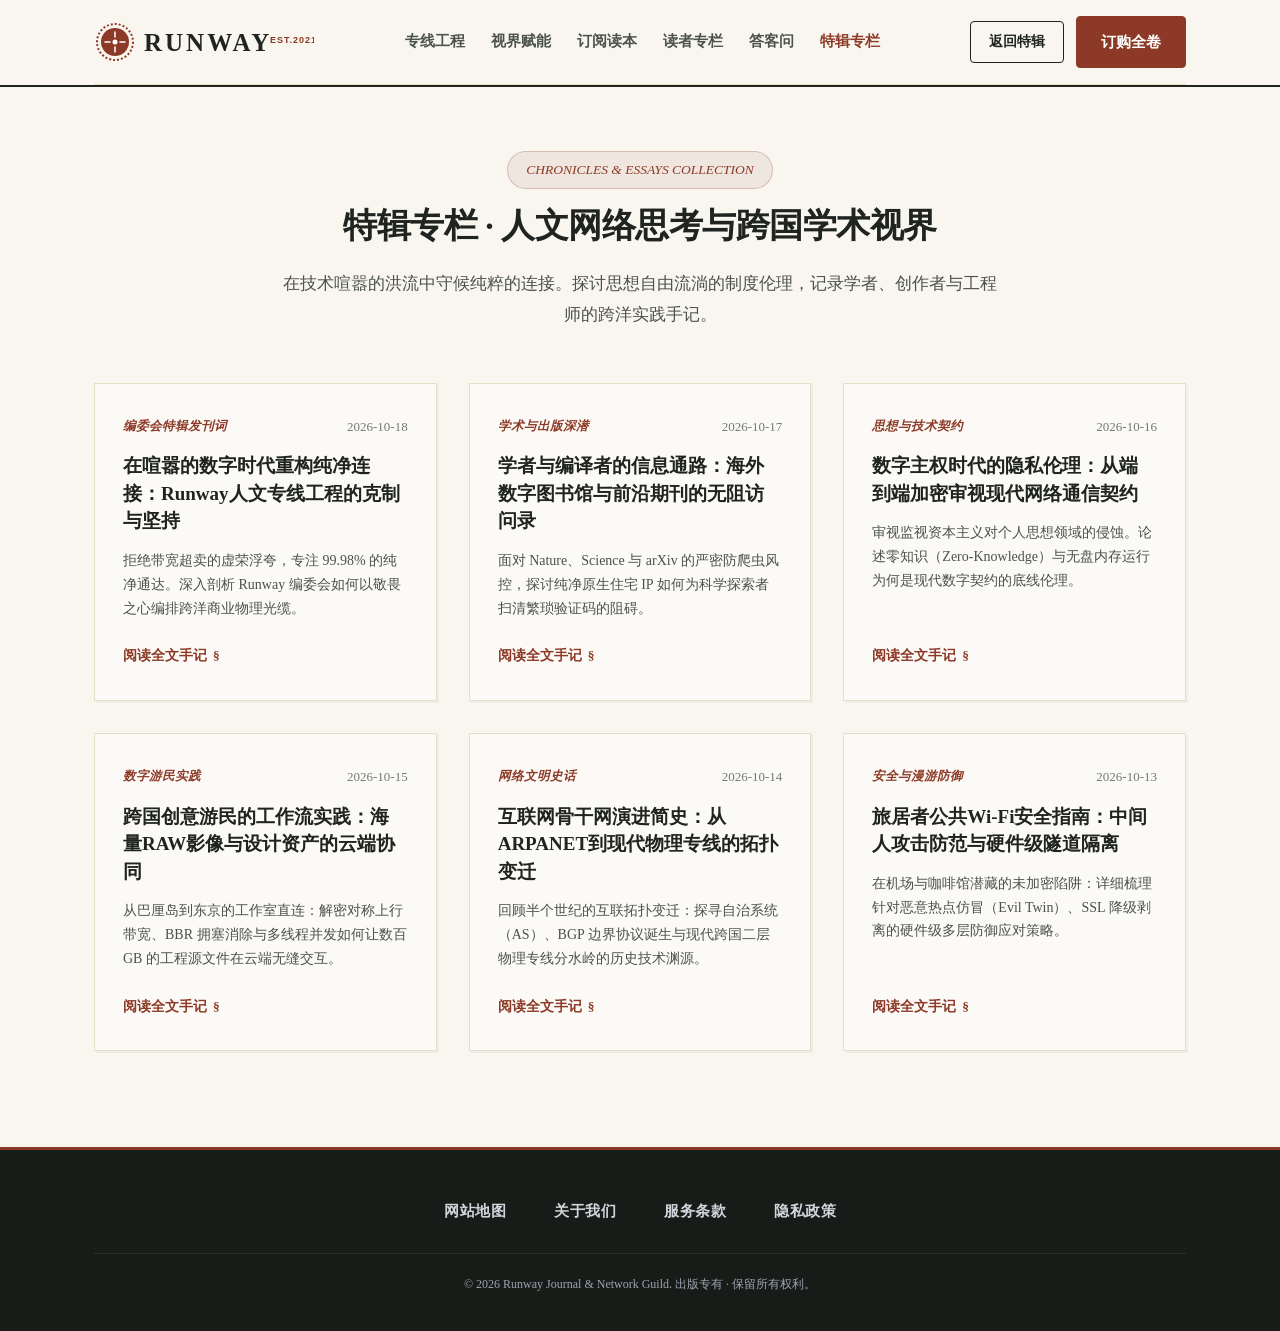
==== chronicles.html @ 7099aad9 "feat: complete responsive landing page, SEO articles and sitemaps for runwayvpn.sbs" ====
<!DOCTYPE html>
<html lang="zh-CN">
<head>
  <meta charset="UTF-8">
  <meta name="viewport" content="width=device-width, initial-scale=1.0">
  <title>特辑专栏 - Runway 人文网络加速深度文汇与学术视界</title>
  <meta name="description" content="Runway 杂志特辑专栏汇编：探讨跨国纯净物理连接哲学、海外学术数字图书馆无阻深潜、数字主权时代隐私伦理、创意游民大资产协同及全球互联网骨干拓扑变迁。">
  <meta name="keywords" content="特辑专栏, 人文网络加速, 学术资源通路, 隐私伦理, 创意游民网络, 骨干网拓扑, 梯子评测">
  <link rel="canonical" href="https://runwayvpn.sbs/chronicles.html">
  
  <meta property="og:type" content="website">
  <meta property="og:site_name" content="Runway">
  <meta property="og:title" content="特辑专栏 - Runway 人文网络加速深度文汇与学术视界">
  <meta property="og:description" content="用克制而深沉的笔触，记录全球数字空间的自由思想流转与纯净专线工程实践。">
  <meta property="og:url" content="https://runwayvpn.sbs/chronicles.html">
  <meta property="og:image" content="https://runwayvpn.sbs/og-preview.jpg">

  <meta name="twitter:card" content="summary_large_image">
  <meta name="twitter:title" content="特辑专栏 - Runway 人文网络加速深度文汇">
  <meta name="twitter:description" content="用克制而深沉的笔触，记录全球数字空间的自由思想流转与纯净专线工程实践。">

  <script type="application/ld+json">
  {
    "@context": "https://schema.org",
    "@type": "BreadcrumbList",
    "itemListElement": [
      {
        "@type": "ListItem",
        "position": 1,
        "name": "Runway 特辑主页",
        "item": "https://runwayvpn.sbs/"
      },
      {
        "@type": "ListItem",
        "position": 2,
        "name": "特辑专栏",
        "item": "https://runwayvpn.sbs/chronicles.html"
      }
    ]
  }
  </script>

  <link rel="stylesheet" href="style.css">
</head>
<body>

  <!-- 人文杂志报头 -->
  <header class="editorial-masthead">
    <div class="editorial-container">
      <div class="masthead-topbar">
        <a href="index.html" class="masthead-logo" aria-label="Runway 首页">
          <svg viewBox="0 0 220 42" fill="none" xmlns="http://www.w3.org/2000/svg">
            <circle cx="21" cy="21" r="18" stroke="#8C3A27" stroke-width="2" stroke-dasharray="2 2"/>
            <circle cx="21" cy="21" r="14" fill="#8C3A27"/>
            <path d="M21 11V16M21 26V31M11 21H16M26 21H31" stroke="#FFFFFF" stroke-width="1.5" stroke-linecap="round"/>
            <circle cx="21" cy="21" r="2.5" fill="#FFFFFF"/>
            <text x="50" y="30" font-family="Georgia, -apple-system, serif" font-size="25" font-weight="800" letter-spacing="3" fill="#1F2421">RUNWAY</text>
            <text x="176" y="22" font-family="-apple-system, sans-serif" font-size="9" font-weight="700" letter-spacing="1" fill="#8C3A27">EST.2021</text>
          </svg>
        </a>

        <!-- 桌面端杂志排版导航菜单 -->
        <nav class="editorial-nav" aria-label="特辑篇章导航">
          <a href="index.html#chapter-one">专线工程</a>
          <a href="index.html#chapter-two">视界赋能</a>
          <a href="index.html#editions">订阅读本</a>
          <a href="index.html#reviews">读者专栏</a>
          <a href="index.html#inquiries">答客问</a>
          <a href="chronicles.html" class="active" style="color: var(--terracotta);">特辑专栏</a>
        </nav>

        <div class="masthead-actions">
          <a href="index.html" class="edit-btn edit-btn-outline">返回特辑</a>
          <a href="https://ww012.twilightaff.com/#/?code=A56DH1Af" target="_blank" rel="nofollow" class="edit-btn edit-btn-terracotta">订购全卷</a>
        </div>

        <button class="editorial-menu-toggle" id="editorialMenuToggle" aria-label="切换导航菜单" aria-expanded="false">
          <span></span><span></span><span></span>
        </button>
      </div>

      <!-- 移动端篇章目录抽屉 -->
      <div class="editorial-mobile-panel" id="editorialMobilePanel">
        <ul class="editorial-mobile-links">
          <li><a href="index.html#chapter-one"><span>第一章：真正稳定的连接</span><small>§</small></a></li>
          <li><a href="index.html#chapter-two"><span>第二章：无界视界与智能计算</span><small>§</small></a></li>
          <li><a href="index.html#editions"><span>第三章：精选订阅读本方案</span><small>§</small></a></li>
          <li><a href="index.html#reviews"><span>第四章：真实读者体验专栏</span><small>§</small></a></li>
          <li><a href="index.html#inquiries"><span>第五章：读者来信与答客问</span><small>§</small></a></li>
          <li><a href="chronicles.html"><span>特辑专栏深度文汇</span><small>§</small></a></li>
        </ul>
        <div class="editorial-mobile-actions">
          <a href="index.html" class="edit-btn edit-btn-outline">返回特辑</a>
          <a href="https://ww012.twilightaff.com/#/?code=A56DH1Af" target="_blank" rel="nofollow" class="edit-btn edit-btn-terracotta">订购全卷服务</a>
        </div>
      </div>
    </div>
  </header>

  <!-- 专栏文汇主体 -->
  <main class="chronicles-hub-section">
    <div class="editorial-container">
      <div class="chronicles-header">
        <div class="edition-badge">CHRONICLES & ESSAYS COLLECTION</div>
        <h1 class="lead-headline" style="font-size: 34px;">特辑专栏 · 人文网络思考与跨国学术视界</h1>
        <p class="lead-subdeck" style="max-width: 720px; margin: 16px auto 0;">
          在技术喧嚣的洪流中守候纯粹的连接。探讨思想自由流淌的制度伦理，记录学者、创作者与工程师的跨洋实践手记。
        </p>
      </div>

      <div class="chronicles-grid">
        <!-- 文章 1: Runway 官方人文专线哲学 -->
        <article class="chronicle-card">
          <div class="chronicle-meta">
            <span class="chronicle-category">编委会特辑发刊词</span>
            <time datetime="2026-10-18">2026-10-18</time>
          </div>
          <h2 class="chronicle-title">
            <a href="runway-editorial-craft-network-philosophy.html">在喧嚣的数字时代重构纯净连接：Runway人文专线工程的克制与坚持</a>
          </h2>
          <p class="chronicle-snippet">
            拒绝带宽超卖的虚荣浮夸，专注 99.98% 的纯净通达。深入剖析 Runway 编委会如何以敬畏之心编排跨洋商业物理光缆。
          </p>
          <a href="runway-editorial-craft-network-philosophy.html" class="chronicle-read-link">
            阅读全文手记 <span>§</span>
          </a>
        </article>

        <!-- 文章 2: 学者与海外文献通路 -->
        <article class="chronicle-card">
          <div class="chronicle-meta">
            <span class="chronicle-category">学术与出版深潜</span>
            <time datetime="2026-10-17">2026-10-17</time>
          </div>
          <h2 class="chronicle-title">
            <a href="global-academic-scholar-research-access.html">学者与编译者的信息通路：海外数字图书馆与前沿期刊的无阻访问录</a>
          </h2>
          <p class="chronicle-snippet">
            面对 Nature、Science 与 arXiv 的严密防爬虫风控，探讨纯净原生住宅 IP 如何为科学探索者扫清繁琐验证码的阻碍。
          </p>
          <a href="global-academic-scholar-research-access.html" class="chronicle-read-link">
            阅读全文手记 <span>§</span>
          </a>
        </article>

        <!-- 文章 3: 数字主权与隐私伦理 -->
        <article class="chronicle-card">
          <div class="chronicle-meta">
            <span class="chronicle-category">思想与技术契约</span>
            <time datetime="2026-10-16">2026-10-16</time>
          </div>
          <h2 class="chronicle-title">
            <a href="digital-sovereignty-privacy-contract-ethics.html">数字主权时代的隐私伦理：从端到端加密审视现代网络通信契约</a>
          </h2>
          <p class="chronicle-snippet">
            审视监视资本主义对个人思想领域的侵蚀。论述零知识（Zero-Knowledge）与无盘内存运行为何是现代数字契约的底线伦理。
          </p>
          <a href="digital-sovereignty-privacy-contract-ethics.html" class="chronicle-read-link">
            阅读全文手记 <span>§</span>
          </a>
        </article>

        <!-- 文章 4: 创意游民海量资产 -->
        <article class="chronicle-card">
          <div class="chronicle-meta">
            <span class="chronicle-category">数字游民实践</span>
            <time datetime="2026-10-15">2026-10-15</time>
          </div>
          <h2 class="chronicle-title">
            <a href="creative-nomad-high-bandwidth-asset-pipeline.html">跨国创意游民的工作流实践：海量RAW影像与设计资产的云端协同</a>
          </h2>
          <p class="chronicle-snippet">
            从巴厘岛到东京的工作室直连：解密对称上行带宽、BBR 拥塞消除与多线程并发如何让数百 GB 的工程源文件在云端无缝交互。
          </p>
          <a href="creative-nomad-high-bandwidth-asset-pipeline.html" class="chronicle-read-link">
            阅读全文手记 <span>§</span>
          </a>
        </article>

        <!-- 文章 5: 骨干网演进简史 -->
        <article class="chronicle-card">
          <div class="chronicle-meta">
            <span class="chronicle-category">网络文明史话</span>
            <time datetime="2026-10-14">2026-10-14</time>
          </div>
          <h2 class="chronicle-title">
            <a href="internet-backbone-routing-border-evolution.html">互联网骨干网演进简史：从ARPANET到现代物理专线的拓扑变迁</a>
          </h2>
          <p class="chronicle-snippet">
            回顾半个世纪的互联拓扑变迁：探寻自治系统（AS）、BGP 边界协议诞生与现代跨国二层物理专线分水岭的历史技术渊源。
          </p>
          <a href="internet-backbone-routing-border-evolution.html" class="chronicle-read-link">
            阅读全文手记 <span>§</span>
          </a>
        </article>

        <!-- 文章 6: 公共 Wi-Fi 旅居安全 -->
        <article class="chronicle-card">
          <div class="chronicle-meta">
            <span class="chronicle-category">安全与漫游防御</span>
            <time datetime="2026-10-13">2026-10-13</time>
          </div>
          <h2 class="chronicle-title">
            <a href="public-network-wireless-safety-precautions.html">旅居者公共Wi-Fi安全指南：中间人攻击防范与硬件级隧道隔离</a>
          </h2>
          <p class="chronicle-snippet">
            在机场与咖啡馆潜藏的未加密陷阱：详细梳理针对恶意热点仿冒（Evil Twin）、SSL 降级剥离的硬件级多层防御应对策略。
          </p>
          <a href="public-network-wireless-safety-precautions.html" class="chronicle-read-link">
            阅读全文手记 <span>§</span>
          </a>
        </article>
      </div>
    </div>
  </main>

  <!-- 页脚仅保留 4 个独立页面 -->
  <footer class="editorial-colophon">
    <div class="editorial-container">
      <nav class="colophon-index-nav">
        <a href="sitemap.html">网站地图</a>
        <a href="about.html">关于我们</a>
        <a href="terms.html">服务条款</a>
        <a href="privacy.html">隐私政策</a>
      </nav>
      <div class="colophon-imprint">
        &copy; 2026 Runway Journal & Network Guild. 出版专有 · 保留所有权利。
      </div>
    </div>
  </footer>

  <!-- 移动端导航交互逻辑 -->
  <script>
    document.addEventListener('DOMContentLoaded', function() {
      var toggle = document.getElementById('editorialMenuToggle');
      var panel = document.getElementById('editorialMobilePanel');
      if (toggle && panel) {
        toggle.addEventListener('click', function(e) {
          e.stopPropagation();
          var isOpen = panel.classList.contains('is-open');
          toggle.classList.toggle('active', !isOpen);
          panel.classList.toggle('is-open', !isOpen);
          toggle.setAttribute('aria-expanded', !isOpen);
        });
        panel.querySelectorAll('a').forEach(function(link) {
          link.addEventListener('click', function() {
            toggle.classList.remove('active');
            panel.classList.remove('is-open');
            toggle.setAttribute('aria-expanded', 'false');
          });
        });
        document.addEventListener('click', function(e) {
          if (!panel.contains(e.target) && !toggle.contains(e.target)) {
            toggle.classList.remove('active');
            panel.classList.remove('is-open');
            toggle.setAttribute('aria-expanded', 'false');
          }
        });
      }
    });
  </script>

</body>
</html>
---- style.css ----
/* ==========================================================================
   Runway VPN - runwayvpn.sbs
   Design Style: Warm Editorial / Modern Literary Magazine (温暖人文新杂志风)
   Zero external dependencies | Pure Native CSS | Mobile 4G < 1000ms
   ========================================================================== */

:root {
  --paper-bg: #F9F6F0;
  --paper-surface: #FFFFFF;
  --paper-card: #FCFAF6;
  --ink-primary: #1F2421;
  --ink-secondary: #4A524A;
  --ink-muted: #737B73;
  --terracotta: #8C3A27;
  --terracotta-hover: #732F20;
  --evergreen: #1E3A2F;
  --ochre-accent: #D4A373;
  --rule-border: #E5DFC5;
  --rule-light: #EFEAD8;
  --radius-editorial: 4px;
  --shadow-editorial: 0 4px 16px rgba(31, 36, 33, 0.05);
  --transition: all 0.22s ease-in-out;
}

*, *::before, *::after {
  box-sizing: border-box;
  margin: 0;
  padding: 0;
}

body {
  font-family: -apple-system, BlinkMacSystemFont, "PingFang SC", "Hiragino Sans GB", "Songti SC", "Microsoft YaHei", "Noto Serif SC", serif;
  background-color: var(--paper-bg);
  color: var(--ink-primary);
  line-height: 1.75;
  -webkit-font-smoothing: antialiased;
  overflow-x: hidden;
}

a {
  color: inherit;
  text-decoration: none;
}

.editorial-container {
  width: 100%;
  max-width: 1140px;
  margin: 0 auto;
  padding: 0 24px;
}

/* Masthead Header */
.editorial-masthead {
  background: var(--paper-bg);
  border-bottom: 2px solid var(--ink-primary);
  position: sticky;
  top: 0;
  z-index: 100;
}

.masthead-topbar {
  display: flex;
  align-items: center;
  justify-content: space-between;
  padding: 16px 0;
  border-bottom: 1px solid var(--rule-border);
}

.masthead-logo {
  display: flex;
  align-items: center;
  gap: 12px;
}

.masthead-logo svg {
  height: 42px;
  width: auto;
}

/* Desktop Editorial Navigation */
.editorial-nav {
  display: flex;
  align-items: center;
  gap: 26px;
}

.editorial-nav a {
  font-size: 14.5px;
  font-weight: 700;
  color: var(--ink-secondary);
  transition: var(--transition);
  position: relative;
  padding: 8px 0;
}

.editorial-nav a:hover {
  color: var(--terracotta);
}

.editorial-nav a::after {
  content: "";
  position: absolute;
  bottom: 0;
  left: 0;
  width: 0;
  height: 2px;
  background: var(--terracotta);
  transition: var(--transition);
}

.editorial-nav a:hover::after {
  width: 100%;
}

.masthead-actions {
  display: flex;
  align-items: center;
  gap: 12px;
}

/* Mobile Editorial Menu Toggle */
.editorial-menu-toggle {
  display: none;
  flex-direction: column;
  justify-content: center;
  align-items: center;
  width: 42px;
  height: 42px;
  background: var(--paper-surface);
  border: 1.5px solid var(--rule-border);
  border-radius: var(--radius-editorial);
  cursor: pointer;
  padding: 8px;
  gap: 5px;
  transition: var(--transition);
}

.editorial-menu-toggle span {
  display: block;
  width: 22px;
  height: 2px;
  background: var(--ink-primary);
  border-radius: 1px;
  transition: var(--transition);
}

.editorial-menu-toggle.active span:nth-child(1) {
  transform: translateY(7px) rotate(45deg);
}

.editorial-menu-toggle.active span:nth-child(2) {
  opacity: 0;
}

.editorial-menu-toggle.active span:nth-child(3) {
  transform: translateY(-7px) rotate(-45deg);
}

/* Mobile Editorial Navigation Panel */
.editorial-mobile-panel {
  display: none;
  position: absolute;
  top: 100%;
  left: 0;
  right: 0;
  background: #FCFAF6;
  border-bottom: 3px solid var(--terracotta);
  box-shadow: 0 16px 32px rgba(31, 36, 33, 0.12);
  padding: 20px 24px 28px;
  flex-direction: column;
  gap: 16px;
  z-index: 100;
  animation: editorialSlide 0.25s ease-out;
}

@keyframes editorialSlide {
  from { opacity: 0; transform: translateY(-8px); }
  to { opacity: 1; transform: translateY(0); }
}

.editorial-mobile-panel.is-open {
  display: flex;
}

.editorial-mobile-links {
  list-style: none;
  display: flex;
  flex-direction: column;
  gap: 8px;
  margin: 0;
  padding: 0;
}

.editorial-mobile-links a {
  display: flex;
  align-items: center;
  justify-content: space-between;
  padding: 12px 16px;
  font-size: 15px;
  font-weight: 700;
  color: var(--ink-primary);
  border-radius: var(--radius-editorial);
  background: #FFFFFF;
  border: 1px solid var(--rule-border);
  transition: var(--transition);
}

.editorial-mobile-links a:hover,
.editorial-mobile-links a:active {
  border-color: var(--terracotta);
  color: var(--terracotta);
  background: #FFFDF9;
}

.editorial-mobile-actions {
  display: flex;
  flex-direction: column;
  gap: 10px;
  padding-top: 14px;
  border-top: 1px dashed var(--rule-border);
}

.editorial-mobile-actions .edit-btn {
  width: 100%;
  min-height: 46px;
}

.masthead-subbar {
  display: flex;
  justify-content: space-between;
  align-items: center;
  padding: 8px 0;
  font-size: 12px;
  letter-spacing: 1px;
  color: var(--ink-secondary);
  text-transform: uppercase;
}

/* Editorial Buttons */
.edit-btn {
  display: inline-flex;
  align-items: center;
  justify-content: center;
  padding: 12px 24px;
  font-size: 15px;
  font-weight: 700;
  border-radius: var(--radius-editorial);
  transition: var(--transition);
  cursor: pointer;
  text-align: center;
  border: 1.5px solid transparent;
  white-space: nowrap;
}

.edit-btn-terracotta {
  background: var(--terracotta);
  color: #FFFFFF;
  border-color: var(--terracotta);
}

.edit-btn-terracotta:hover {
  background: var(--terracotta-hover);
  border-color: var(--terracotta-hover);
  box-shadow: 0 4px 12px rgba(140, 58, 39, 0.25);
  transform: translateY(-1px);
}

.edit-btn-recommend {
  background: transparent;
  color: var(--evergreen);
  border-color: var(--evergreen);
}

.edit-btn-recommend:hover {
  background: var(--evergreen);
  color: #FFFFFF;
  transform: translateY(-1px);
}

.edit-btn-outline {
  border-color: var(--ink-primary);
  background: transparent;
  color: var(--ink-primary);
  font-size: 13.5px;
  padding: 8px 18px;
}

.edit-btn-outline:hover {
  background: var(--ink-primary);
  color: #FFFFFF;
}

/* Hero Section: Lead Story Article */
.hero-lead-story {
  padding: 72px 0 64px;
  background: var(--paper-bg);
  border-bottom: 1px solid var(--rule-border);
}

.lead-story-inner {
  display: grid;
  grid-template-columns: 1.2fr 0.8fr;
  gap: 52px;
  align-items: center;
}

.lead-category-tag {
  display: inline-flex;
  align-items: center;
  gap: 8px;
  font-size: 12px;
  font-weight: 800;
  color: var(--terracotta);
  letter-spacing: 2px;
  text-transform: uppercase;
  margin-bottom: 18px;
}

.lead-category-tag::before {
  content: "§";
  font-size: 16px;
}

.lead-headline {
  font-size: 44px;
  line-height: 1.25;
  font-weight: 800;
  color: var(--ink-primary);
  margin-bottom: 22px;
  letter-spacing: -0.5px;
}

.lead-headline em {
  font-style: normal;
  color: var(--terracotta);
  border-bottom: 2px solid var(--terracotta);
  padding-bottom: 2px;
}

.lead-subdeck {
  font-size: 17px;
  color: var(--ink-secondary);
  line-height: 1.8;
  margin-bottom: 34px;
}

.lead-cta-row {
  display: flex;
  align-items: center;
  gap: 16px;
  margin-bottom: 36px;
  flex-wrap: wrap;
}

.lead-colophon-strip {
  display: flex;
  gap: 32px;
  padding-top: 24px;
  border-top: 1px solid var(--rule-border);
}

.colophon-item strong {
  display: block;
  font-size: 20px;
  font-weight: 800;
  color: var(--evergreen);
}

.colophon-item span {
  font-size: 12px;
  color: var(--ink-muted);
}

/* Editorial Story Box (Hero Right) */
.editorial-callout-card {
  background: var(--paper-surface);
  border: 1px solid var(--rule-border);
  padding: 36px 32px;
  position: relative;
  box-shadow: var(--shadow-editorial);
}

.editorial-callout-card::before {
  content: "";
  position: absolute;
  top: 6px;
  left: 6px;
  right: 6px;
  bottom: 6px;
  border: 1px dashed var(--rule-border);
  pointer-events: none;
}

.callout-header {
  font-size: 13px;
  font-weight: 800;
  letter-spacing: 1.5px;
  color: var(--evergreen);
  text-transform: uppercase;
  margin-bottom: 14px;
  border-bottom: 1px solid var(--rule-border);
  padding-bottom: 10px;
}

.callout-quote {
  font-size: 16px;
  font-style: italic;
  color: var(--ink-primary);
  line-height: 1.8;
  margin-bottom: 20px;
}

.callout-author {
  font-size: 12px;
  font-weight: 700;
  color: var(--terracotta);
}

/* Editorial Section Headers */
.chapter-header {
  margin-bottom: 48px;
  padding-bottom: 18px;
  border-bottom: 1px solid var(--rule-border);
}

.chapter-number {
  font-size: 11px;
  font-weight: 800;
  letter-spacing: 2.5px;
  color: var(--terracotta);
  text-transform: uppercase;
  display: block;
  margin-bottom: 6px;
}

.chapter-title {
  font-size: 32px;
  font-weight: 800;
  color: var(--ink-primary);
  line-height: 1.3;
}

.chapter-desc {
  font-size: 15px;
  color: var(--ink-secondary);
  margin-top: 8px;
}

/* Section 1: 真正稳定的连接 (Chapter 01 - 3 cards) */
.section-chapter-one {
  padding: 84px 0;
  background: var(--paper-bg);
}

.editorial-virtues-grid {
  display: grid;
  grid-template-columns: repeat(3, 1fr);
  gap: 32px;
}

.virtue-card {
  background: var(--paper-surface);
  border: 1px solid var(--rule-border);
  padding: 32px 26px;
  transition: var(--transition);
}

.virtue-card:hover {
  border-color: var(--terracotta);
  box-shadow: var(--shadow-editorial);
  transform: translateY(-3px);
}

.virtue-icon-wrap {
  width: 48px;
  height: 48px;
  display: flex;
  align-items: center;
  justify-content: center;
  margin-bottom: 22px;
  border-bottom: 2px solid var(--evergreen);
  padding-bottom: 10px;
}

.virtue-icon-wrap svg {
  width: 30px;
  height: 30px;
}

.virtue-title {
  font-size: 19px;
  font-weight: 800;
  color: var(--ink-primary);
  margin-bottom: 12px;
}

.virtue-desc {
  font-size: 14px;
  color: var(--ink-secondary);
  line-height: 1.75;
}

/* Section 2: 无界视界与智能计算赋能 (Chapter 02 - 4 cards) */
.section-chapter-two {
  padding: 84px 0;
  background: #F2EDE2;
  border-top: 1px solid var(--rule-border);
  border-bottom: 1px solid var(--rule-border);
}

.media-ai-editorial-grid {
  display: grid;
  grid-template-columns: repeat(4, 1fr);
  gap: 24px;
}

.editorial-ai-card {
  background: var(--paper-surface);
  border: 1px solid var(--rule-border);
  padding: 26px 22px;
}

.card-stamp-id {
  font-size: 11px;
  font-weight: 800;
  color: var(--terracotta);
  letter-spacing: 1px;
  margin-bottom: 10px;
  display: block;
}

.editorial-ai-title {
  font-size: 17px;
  font-weight: 800;
  color: var(--ink-primary);
  margin-bottom: 10px;
}

.editorial-ai-desc {
  font-size: 13.5px;
  color: var(--ink-secondary);
  line-height: 1.65;
  margin-bottom: 14px;
}

.editorial-tag {
  display: inline-block;
  font-size: 11px;
  font-weight: 600;
  padding: 2px 8px;
  background: var(--rule-light);
  color: var(--evergreen);
}

/* Section 3: 精选订阅读本 (Chapter 03 - 3 tiers) */
.section-editorial-editions {
  padding: 92px 0;
  background: var(--paper-bg);
}

.editions-catalog-grid {
  display: grid;
  grid-template-columns: repeat(3, 1fr);
  gap: 28px;
  align-items: stretch;
}

.edition-plan-card {
  background: var(--paper-surface);
  border: 1px solid var(--rule-border);
  padding: 38px 28px;
  display: flex;
  flex-direction: column;
  position: relative;
  transition: var(--transition);
}

.edition-plan-card:hover {
  box-shadow: var(--shadow-editorial);
  border-color: var(--ink-primary);
}

.edition-plan-card.curated {
  border: 2px solid var(--terracotta);
}

.edition-curated-tag {
  position: absolute;
  top: -12px;
  left: 24px;
  background: var(--terracotta);
  color: #FFFFFF;
  font-size: 11px;
  font-weight: 800;
  padding: 2px 12px;
  letter-spacing: 1px;
}

.edition-name {
  font-size: 21px;
  font-weight: 800;
  color: var(--ink-primary);
  margin-bottom: 6px;
}

.edition-sub {
  font-size: 13px;
  color: var(--ink-muted);
  margin-bottom: 24px;
}

.edition-price-area {
  display: flex;
  align-items: baseline;
  gap: 4px;
  margin-bottom: 26px;
  padding-bottom: 20px;
  border-bottom: 1px solid var(--rule-border);
}

.edition-symbol {
  font-size: 20px;
  font-weight: 700;
  color: var(--terracotta);
}

.edition-price {
  font-size: 42px;
  font-weight: 800;
  color: var(--ink-primary);
}

.edition-unit {
  font-size: 13px;
  color: var(--ink-secondary);
}

.edition-feature-lines {
  list-style: none;
  display: flex;
  flex-direction: column;
  gap: 12px;
  margin-bottom: 32px;
  flex-grow: 1;
}

.edition-feature-lines li {
  display: flex;
  align-items: center;
  gap: 10px;
  font-size: 13.5px;
  color: var(--ink-secondary);
}

.edition-feature-lines li svg {
  width: 14px;
  height: 14px;
  color: var(--evergreen);
  flex-shrink: 0;
}

.edition-plan-card .edit-btn {
  width: 100%;
}

/* Section 4: 真实读者体验专栏 (Chapter 04 - 3 reviews) */
.section-editorial-reviews {
  padding: 84px 0;
  background: #FAF7EE;
  border-top: 1px solid var(--rule-border);
}

.reviews-columns-grid {
  display: grid;
  grid-template-columns: repeat(3, 1fr);
  gap: 32px;
}

.review-editorial-card {
  background: var(--paper-surface);
  border: 1px solid var(--rule-border);
  padding: 30px 26px;
  display: flex;
  flex-direction: column;
  justify-content: space-between;
}

.pull-quote {
  font-size: 15px;
  line-height: 1.8;
  color: var(--ink-primary);
  margin-bottom: 24px;
  position: relative;
}

.pull-quote::before {
  content: "“";
  font-size: 32px;
  font-family: Georgia, serif;
  color: var(--terracotta);
  line-height: 1;
  display: block;
  margin-bottom: 6px;
}

.review-bylines {
  padding-top: 16px;
  border-top: 1px solid var(--rule-border);
}

.review-bylines strong {
  display: block;
  font-size: 14px;
  color: var(--evergreen);
}

.review-bylines span {
  font-size: 12px;
  color: var(--ink-muted);
}

/* Section 5: 读者来信与答客问 (Chapter 05 - 4 Q&As) */
.section-editorial-inquiries {
  padding: 84px 0 96px;
  background: var(--paper-bg);
  border-top: 1px solid var(--rule-border);
}

.inquiries-catalog {
  max-width: 840px;
  margin: 0 auto;
  display: flex;
  flex-direction: column;
  gap: 20px;
}

.inquiry-leaf {
  background: var(--paper-surface);
  border: 1px solid var(--rule-border);
  padding: 24px 28px;
}

.inquiry-q {
  font-size: 17px;
  font-weight: 800;
  color: var(--ink-primary);
  margin-bottom: 12px;
  display: flex;
  align-items: baseline;
  gap: 8px;
}

.inquiry-mark {
  color: var(--terracotta);
  font-family: Georgia, serif;
  font-weight: 700;
}

.inquiry-a {
  font-size: 14.5px;
  color: var(--ink-secondary);
  line-height: 1.75;
  padding-left: 20px;
  border-left: 2px solid var(--rule-light);
}

/* Colophon Footer (Only 4 Titles) */
.editorial-colophon {
  background: #181C19;
  color: #E5E7EB;
  padding: 48px 0 36px;
  border-top: 3px solid var(--terracotta);
}

.colophon-index-nav {
  display: flex;
  justify-content: center;
  align-items: center;
  flex-wrap: wrap;
  gap: 48px;
  margin-bottom: 28px;
}

.colophon-index-nav a {
  font-size: 15px;
  font-weight: 700;
  color: #D1D5DB;
  transition: var(--transition);
  letter-spacing: 0.5px;
}

.colophon-index-nav a:hover {
  color: var(--ochre-accent);
}

.colophon-imprint {
  text-align: center;
  font-size: 12px;
  color: #9CA3AF;
  padding-top: 20px;
  border-top: 1px solid rgba(255, 255, 255, 0.08);
}

/* Sub-page Article Layout */
.editorial-page-sheet {
  padding: 64px 0 96px;
  background: var(--paper-bg);
}

.editorial-sheet-container {
  background: var(--paper-surface);
  border: 1px solid var(--rule-border);
  padding: 48px;
  box-shadow: var(--shadow-editorial);
}

.sheet-header-box {
  margin-bottom: 40px;
  padding-bottom: 20px;
  border-bottom: 2px solid var(--ink-primary);
}

.sheet-title {
  font-size: 34px;
  font-weight: 800;
  color: var(--ink-primary);
  margin-bottom: 10px;
}

.sheet-meta {
  font-size: 13px;
  color: var(--ink-muted);
}

.sheet-body {
  font-size: 15.5px;
  line-height: 1.85;
  color: var(--ink-secondary);
}

.sheet-body h2 {
  font-size: 22px;
  font-weight: 800;
  color: var(--ink-primary);
  margin: 36px 0 14px;
  padding-bottom: 8px;
  border-bottom: 1px solid var(--rule-border);
}

.sheet-body ul {
  margin: 14px 0 20px 24px;
}

.sheet-body li {
  margin-bottom: 8px;
}

.sitemap-editorial-grid {
  display: grid;
  grid-template-columns: repeat(2, 1fr);
  gap: 32px;
  margin-top: 28px;
}

.sitemap-editorial-box {
  background: var(--paper-card);
  border: 1px solid var(--rule-border);
  padding: 24px;
}

.sitemap-editorial-box h3 {
  font-size: 17px;
  font-weight: 800;
  color: var(--evergreen);
  margin-bottom: 14px;
  border-bottom: 1px dashed var(--rule-border);
  padding-bottom: 8px;
}

.sitemap-editorial-box ul {
  list-style: none;
  margin: 0;
  padding: 0;
  display: flex;
  flex-direction: column;
  gap: 10px;
}

.sitemap-editorial-box a {
  color: var(--ink-primary);
  transition: var(--transition);
}

.sitemap-editorial-box a:hover {
  color: var(--terracotta);
  transform: translateX(4px);
}

/* Responsive Media Queries */
@media (max-width: 992px) {
  .editorial-nav {
    display: none;
  }

  .masthead-actions {
    display: none;
  }

  .editorial-menu-toggle {
    display: flex;
  }

  .lead-story-inner {
    grid-template-columns: 1fr;
    gap: 36px;
  }
  
  .editorial-virtues-grid {
    grid-template-columns: 1fr;
  }
  
  .media-ai-editorial-grid {
    grid-template-columns: repeat(2, 1fr);
  }
  
  .editions-catalog-grid {
    grid-template-columns: 1fr;
  }
  
  .reviews-columns-grid {
    grid-template-columns: 1fr;
  }
}

@media (max-width: 640px) {
  .masthead-topbar {
    padding: 12px 0;
  }

  .masthead-logo svg {
    height: 32px;
    max-width: 155px;
  }

  .lead-headline {
    font-size: 30px;
  }
  
  .lead-subdeck {
    font-size: 15px;
  }
  
  .lead-cta-row {
    flex-direction: column;
    width: 100%;
  }
  
  .lead-cta-row .edit-btn {
    width: 100%;
    min-height: 48px;
  }
  
  .media-ai-editorial-grid {
    grid-template-columns: 1fr;
  }
  
  .sitemap-editorial-grid {
    grid-template-columns: 1fr;
  }
  
  .colophon-index-nav {
    flex-direction: column;
    gap: 18px;
  }
  
  .editorial-sheet-container {
    padding: 24px;
  }
  
  .lead-colophon-strip {
    flex-direction: column;
    gap: 14px;
  }
}

/* ==========================================================================
   Editorial Chronicles Hub & Article Styles - runwayvpn.sbs (Literary Journal)
   ========================================================================== */

/* Universal Content & Editorial Hyperlinks - Terracotta Accent */
p a, li a, td a, .sheet-body a, .chronicles-content a {
  color: var(--terracotta);
  font-weight: 600;
  text-decoration: underline;
  text-underline-offset: 3px;
  transition: var(--transition);
}

p a:visited, li a:visited, td a:visited, .sheet-body a:visited, .chronicles-content a:visited {
  color: var(--terracotta);
}

p a:hover, li a:hover, td a:hover, .sheet-body a:hover, .chronicles-content a:hover {
  color: #662719;
  text-decoration-thickness: 2px;
}

/* Chronicles Hub Section */
.chronicles-hub-section {
  padding: 64px 0 96px;
}

.chronicles-header {
  text-align: center;
  max-width: 780px;
  margin: 0 auto 52px;
}

.chronicles-header .edition-badge {
  display: inline-flex;
  align-items: center;
  gap: 8px;
  padding: 6px 18px;
  background: rgba(140, 58, 39, 0.08);
  color: var(--terracotta);
  font-family: Georgia, serif;
  font-style: italic;
  font-size: 13.5px;
  border-radius: 999px;
  margin-bottom: 16px;
  border: 1px solid rgba(140, 58, 39, 0.25);
}

.chronicles-grid {
  display: grid;
  grid-template-columns: repeat(3, 1fr);
  gap: 32px;
}

.chronicle-card {
  background: var(--paper-card);
  border: 1px solid var(--rule-border);
  padding: 32px 28px;
  display: flex;
  flex-direction: column;
  transition: var(--transition);
  position: relative;
  box-shadow: 2px 2px 0 rgba(31, 36, 33, 0.04);
}

.chronicle-card:hover {
  transform: translateY(-4px);
  border-color: var(--terracotta);
  box-shadow: 4px 6px 16px rgba(140, 58, 39, 0.08);
}

.chronicle-card::before {
  content: "";
  position: absolute;
  top: 0;
  left: 20px;
  right: 20px;
  height: 2px;
  background: var(--terracotta);
  opacity: 0;
  transition: var(--transition);
}

.chronicle-card:hover::before {
  opacity: 1;
}

.chronicle-meta {
  display: flex;
  align-items: center;
  justify-content: space-between;
  font-size: 13px;
  color: var(--ink-muted);
  margin-bottom: 14px;
}

.chronicle-category {
  font-family: Georgia, serif;
  font-style: italic;
  color: var(--terracotta);
  font-weight: 700;
  font-size: 12.5px;
}

.chronicle-title {
  font-family: Georgia, -apple-system, serif;
  font-size: 19px;
  font-weight: 800;
  color: var(--ink-primary);
  line-height: 1.45;
  margin-bottom: 14px;
}

.chronicle-title a {
  color: var(--ink-primary);
  text-decoration: none;
}

.chronicle-title a:hover {
  color: var(--terracotta);
}

.chronicle-snippet {
  font-size: 14px;
  color: var(--ink-secondary);
  line-height: 1.7;
  margin-bottom: 24px;
  flex-grow: 1;
}

.chronicle-read-link {
  display: inline-flex;
  align-items: center;
  gap: 6px;
  font-size: 13.5px;
  font-weight: 700;
  color: var(--terracotta) !important;
  text-decoration: none !important;
  transition: var(--transition);
}

.chronicle-read-link:hover {
  transform: translateX(4px);
  color: #662719 !important;
}

/* Single Article Editorial Specifics */
.sheet-body h2 {
  font-family: Georgia, -apple-system, serif;
  font-size: 22px;
  font-weight: 800;
  color: var(--evergreen);
  margin: 36px 0 16px;
  padding-bottom: 8px;
  border-bottom: 1px solid var(--rule-border);
  position: relative;
}

.sheet-body h2::after {
  content: "";
  position: absolute;
  bottom: -1px;
  left: 0;
  width: 48px;
  height: 2px;
  background: var(--terracotta);
}

.sheet-body h3 {
  font-size: 17.5px;
  font-weight: 700;
  color: var(--ink-primary);
  margin: 24px 0 12px;
}

.sheet-body p {
  margin-bottom: 18px;
  line-height: 1.85;
}

.editorial-pullquote {
  background: rgba(212, 163, 115, 0.12);
  border-left: 4px solid var(--ochre);
  padding: 20px 24px;
  margin: 28px 0;
  font-family: Georgia, serif;
  font-size: 15px;
  font-style: italic;
  color: var(--ink-primary);
}

.editorial-author-colophon {
  margin-top: 48px;
  padding-top: 32px;
  border-top: 1px solid var(--rule-border);
  display: flex;
  align-items: center;
  justify-content: space-between;
}

@media (max-width: 992px) {
  .chronicles-grid {
    grid-template-columns: repeat(2, 1fr);
  }
}

@media (max-width: 640px) {
  .chronicles-grid {
    grid-template-columns: 1fr;
  }
}
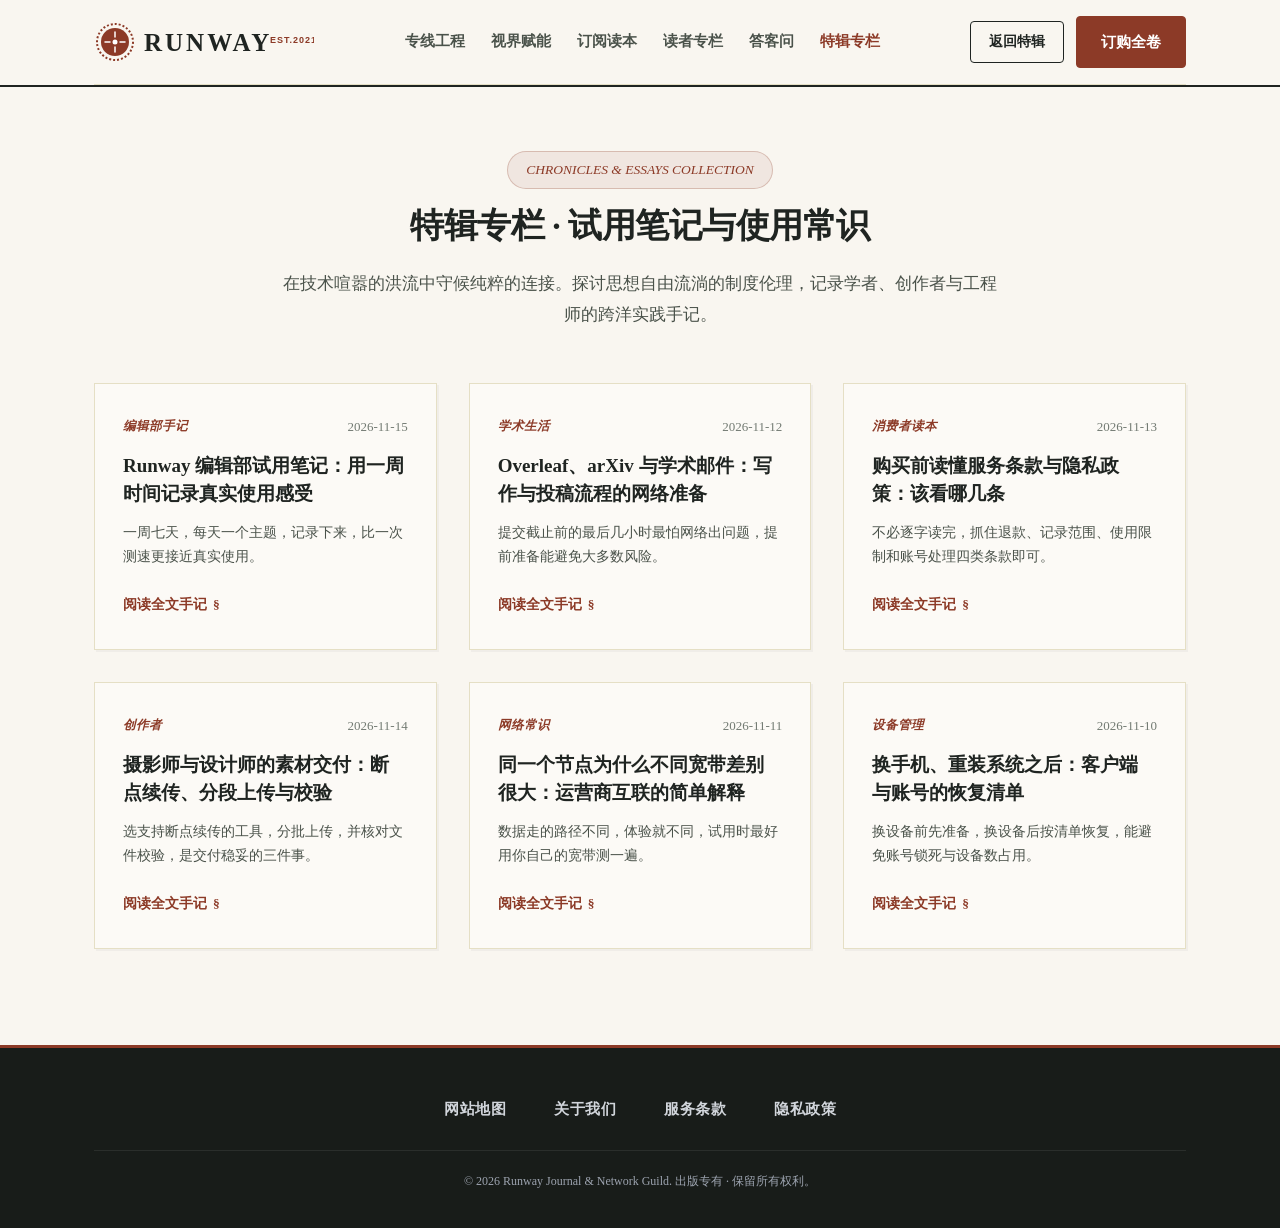
==== commit e56794ab: "Update blog hyperlinks to dajichang.mom" ====
--- a/chronicles.html
+++ b/chronicles.html
@@ -3,8 +3,8 @@
 <head>
   <meta charset="UTF-8">
   <meta name="viewport" content="width=device-width, initial-scale=1.0">
-  <title>特辑专栏 - Runway 人文网络加速深度文汇与学术视界</title>
-  <meta name="description" content="Runway 杂志特辑专栏汇编：探讨跨国纯净物理连接哲学、海外学术数字图书馆无阻深潜、数字主权时代隐私伦理、创意游民大资产协同及全球互联网骨干拓扑变迁。">
+  <title>特辑专栏：试用笔记、消费者读本与使用常识 - Runway</title>
+  <meta name="description" content="Runway 特辑专栏：一周试用笔记、素材交付习惯、服务条款解读、学术写作网络准备、运营商互联与设备更换恢复清单。">
   <meta name="keywords" content="特辑专栏, 人文网络加速, 学术资源通路, 隐私伦理, 创意游民网络, 骨干网拓扑, 梯子评测">
   <link rel="canonical" href="https://runwayvpn.sbs/chronicles.html">
   
@@ -102,25 +102,25 @@
     <div class="editorial-container">
       <div class="chronicles-header">
         <div class="edition-badge">CHRONICLES & ESSAYS COLLECTION</div>
-        <h1 class="lead-headline" style="font-size: 34px;">特辑专栏 · 人文网络思考与跨国学术视界</h1>
+        <h1 class="lead-headline" style="font-size: 34px;">特辑专栏 · 试用笔记与使用常识</h1>
         <p class="lead-subdeck" style="max-width: 720px; margin: 16px auto 0;">
           在技术喧嚣的洪流中守候纯粹的连接。探讨思想自由流淌的制度伦理，记录学者、创作者与工程师的跨洋实践手记。
         </p>
       </div>
 
       <div class="chronicles-grid">
-        <!-- 文章 1: Runway 官方人文专线哲学 -->
-        <article class="chronicle-card">
-          <div class="chronicle-meta">
-            <span class="chronicle-category">编委会特辑发刊词</span>
-            <time datetime="2026-10-18">2026-10-18</time>
-          </div>
-          <h2 class="chronicle-title">
-            <a href="runway-editorial-craft-network-philosophy.html">在喧嚣的数字时代重构纯净连接：Runway人文专线工程的克制与坚持</a>
-          </h2>
-          <p class="chronicle-snippet">
-            拒绝带宽超卖的虚荣浮夸，专注 99.98% 的纯净通达。深入剖析 Runway 编委会如何以敬畏之心编排跨洋商业物理光缆。
-          </p>
+        <!-- 文章 1: Runway 人文专线哲学 -->
+        <article class="chronicle-card">
+          <div class="chronicle-meta">
+            <span class="chronicle-category">编辑部手记</span>
+            <time datetime="2026-11-15">2026-11-15</time>
+          </div>
+          <h2 class="chronicle-title">
+            <a href="runway-editorial-craft-network-philosophy.html">Runway 编辑部试用笔记：用一周时间记录真实使用感受</a>
+          </h2>
+          <p class="chronicle-snippet">
+          一周七天，每天一个主题，记录下来，比一次测速更接近真实使用。
+        </p>
           <a href="runway-editorial-craft-network-philosophy.html" class="chronicle-read-link">
             阅读全文手记 <span>§</span>
           </a>
@@ -129,15 +129,15 @@
         <!-- 文章 2: 学者与海外文献通路 -->
         <article class="chronicle-card">
           <div class="chronicle-meta">
-            <span class="chronicle-category">学术与出版深潜</span>
-            <time datetime="2026-10-17">2026-10-17</time>
-          </div>
-          <h2 class="chronicle-title">
-            <a href="global-academic-scholar-research-access.html">学者与编译者的信息通路：海外数字图书馆与前沿期刊的无阻访问录</a>
-          </h2>
-          <p class="chronicle-snippet">
-            面对 Nature、Science 与 arXiv 的严密防爬虫风控，探讨纯净原生住宅 IP 如何为科学探索者扫清繁琐验证码的阻碍。
-          </p>
+            <span class="chronicle-category">学术生活</span>
+            <time datetime="2026-11-12">2026-11-12</time>
+          </div>
+          <h2 class="chronicle-title">
+            <a href="global-academic-scholar-research-access.html">Overleaf、arXiv 与学术邮件：写作与投稿流程的网络准备</a>
+          </h2>
+          <p class="chronicle-snippet">
+          提交截止前的最后几小时最怕网络出问题，提前准备能避免大多数风险。
+        </p>
           <a href="global-academic-scholar-research-access.html" class="chronicle-read-link">
             阅读全文手记 <span>§</span>
           </a>
@@ -146,15 +146,15 @@
         <!-- 文章 3: 数字主权与隐私伦理 -->
         <article class="chronicle-card">
           <div class="chronicle-meta">
-            <span class="chronicle-category">思想与技术契约</span>
-            <time datetime="2026-10-16">2026-10-16</time>
-          </div>
-          <h2 class="chronicle-title">
-            <a href="digital-sovereignty-privacy-contract-ethics.html">数字主权时代的隐私伦理：从端到端加密审视现代网络通信契约</a>
-          </h2>
-          <p class="chronicle-snippet">
-            审视监视资本主义对个人思想领域的侵蚀。论述零知识（Zero-Knowledge）与无盘内存运行为何是现代数字契约的底线伦理。
-          </p>
+            <span class="chronicle-category">消费者读本</span>
+            <time datetime="2026-11-13">2026-11-13</time>
+          </div>
+          <h2 class="chronicle-title">
+            <a href="digital-sovereignty-privacy-contract-ethics.html">购买前读懂服务条款与隐私政策：该看哪几条</a>
+          </h2>
+          <p class="chronicle-snippet">
+          不必逐字读完，抓住退款、记录范围、使用限制和账号处理四类条款即可。
+        </p>
           <a href="digital-sovereignty-privacy-contract-ethics.html" class="chronicle-read-link">
             阅读全文手记 <span>§</span>
           </a>
@@ -163,15 +163,15 @@
         <!-- 文章 4: 创意游民海量资产 -->
         <article class="chronicle-card">
           <div class="chronicle-meta">
-            <span class="chronicle-category">数字游民实践</span>
-            <time datetime="2026-10-15">2026-10-15</time>
-          </div>
-          <h2 class="chronicle-title">
-            <a href="creative-nomad-high-bandwidth-asset-pipeline.html">跨国创意游民的工作流实践：海量RAW影像与设计资产的云端协同</a>
-          </h2>
-          <p class="chronicle-snippet">
-            从巴厘岛到东京的工作室直连：解密对称上行带宽、BBR 拥塞消除与多线程并发如何让数百 GB 的工程源文件在云端无缝交互。
-          </p>
+            <span class="chronicle-category">创作者</span>
+            <time datetime="2026-11-14">2026-11-14</time>
+          </div>
+          <h2 class="chronicle-title">
+            <a href="creative-nomad-high-bandwidth-asset-pipeline.html">摄影师与设计师的素材交付：断点续传、分段上传与校验</a>
+          </h2>
+          <p class="chronicle-snippet">
+          选支持断点续传的工具，分批上传，并核对文件校验，是交付稳妥的三件事。
+        </p>
           <a href="creative-nomad-high-bandwidth-asset-pipeline.html" class="chronicle-read-link">
             阅读全文手记 <span>§</span>
           </a>
@@ -180,15 +180,15 @@
         <!-- 文章 5: 骨干网演进简史 -->
         <article class="chronicle-card">
           <div class="chronicle-meta">
-            <span class="chronicle-category">网络文明史话</span>
-            <time datetime="2026-10-14">2026-10-14</time>
-          </div>
-          <h2 class="chronicle-title">
-            <a href="internet-backbone-routing-border-evolution.html">互联网骨干网演进简史：从ARPANET到现代物理专线的拓扑变迁</a>
-          </h2>
-          <p class="chronicle-snippet">
-            回顾半个世纪的互联拓扑变迁：探寻自治系统（AS）、BGP 边界协议诞生与现代跨国二层物理专线分水岭的历史技术渊源。
-          </p>
+            <span class="chronicle-category">网络常识</span>
+            <time datetime="2026-11-11">2026-11-11</time>
+          </div>
+          <h2 class="chronicle-title">
+            <a href="internet-backbone-routing-border-evolution.html">同一个节点为什么不同宽带差别很大：运营商互联的简单解释</a>
+          </h2>
+          <p class="chronicle-snippet">
+          数据走的路径不同，体验就不同，试用时最好用你自己的宽带测一遍。
+        </p>
           <a href="internet-backbone-routing-border-evolution.html" class="chronicle-read-link">
             阅读全文手记 <span>§</span>
           </a>
@@ -197,15 +197,15 @@
         <!-- 文章 6: 公共 Wi-Fi 旅居安全 -->
         <article class="chronicle-card">
           <div class="chronicle-meta">
-            <span class="chronicle-category">安全与漫游防御</span>
-            <time datetime="2026-10-13">2026-10-13</time>
-          </div>
-          <h2 class="chronicle-title">
-            <a href="public-network-wireless-safety-precautions.html">旅居者公共Wi-Fi安全指南：中间人攻击防范与硬件级隧道隔离</a>
-          </h2>
-          <p class="chronicle-snippet">
-            在机场与咖啡馆潜藏的未加密陷阱：详细梳理针对恶意热点仿冒（Evil Twin）、SSL 降级剥离的硬件级多层防御应对策略。
-          </p>
+            <span class="chronicle-category">设备管理</span>
+            <time datetime="2026-11-10">2026-11-10</time>
+          </div>
+          <h2 class="chronicle-title">
+            <a href="public-network-wireless-safety-precautions.html">换手机、重装系统之后：客户端与账号的恢复清单</a>
+          </h2>
+          <p class="chronicle-snippet">
+          换设备前先准备，换设备后按清单恢复，能避免账号锁死与设备数占用。
+        </p>
           <a href="public-network-wireless-safety-precautions.html" class="chronicle-read-link">
             阅读全文手记 <span>§</span>
           </a>
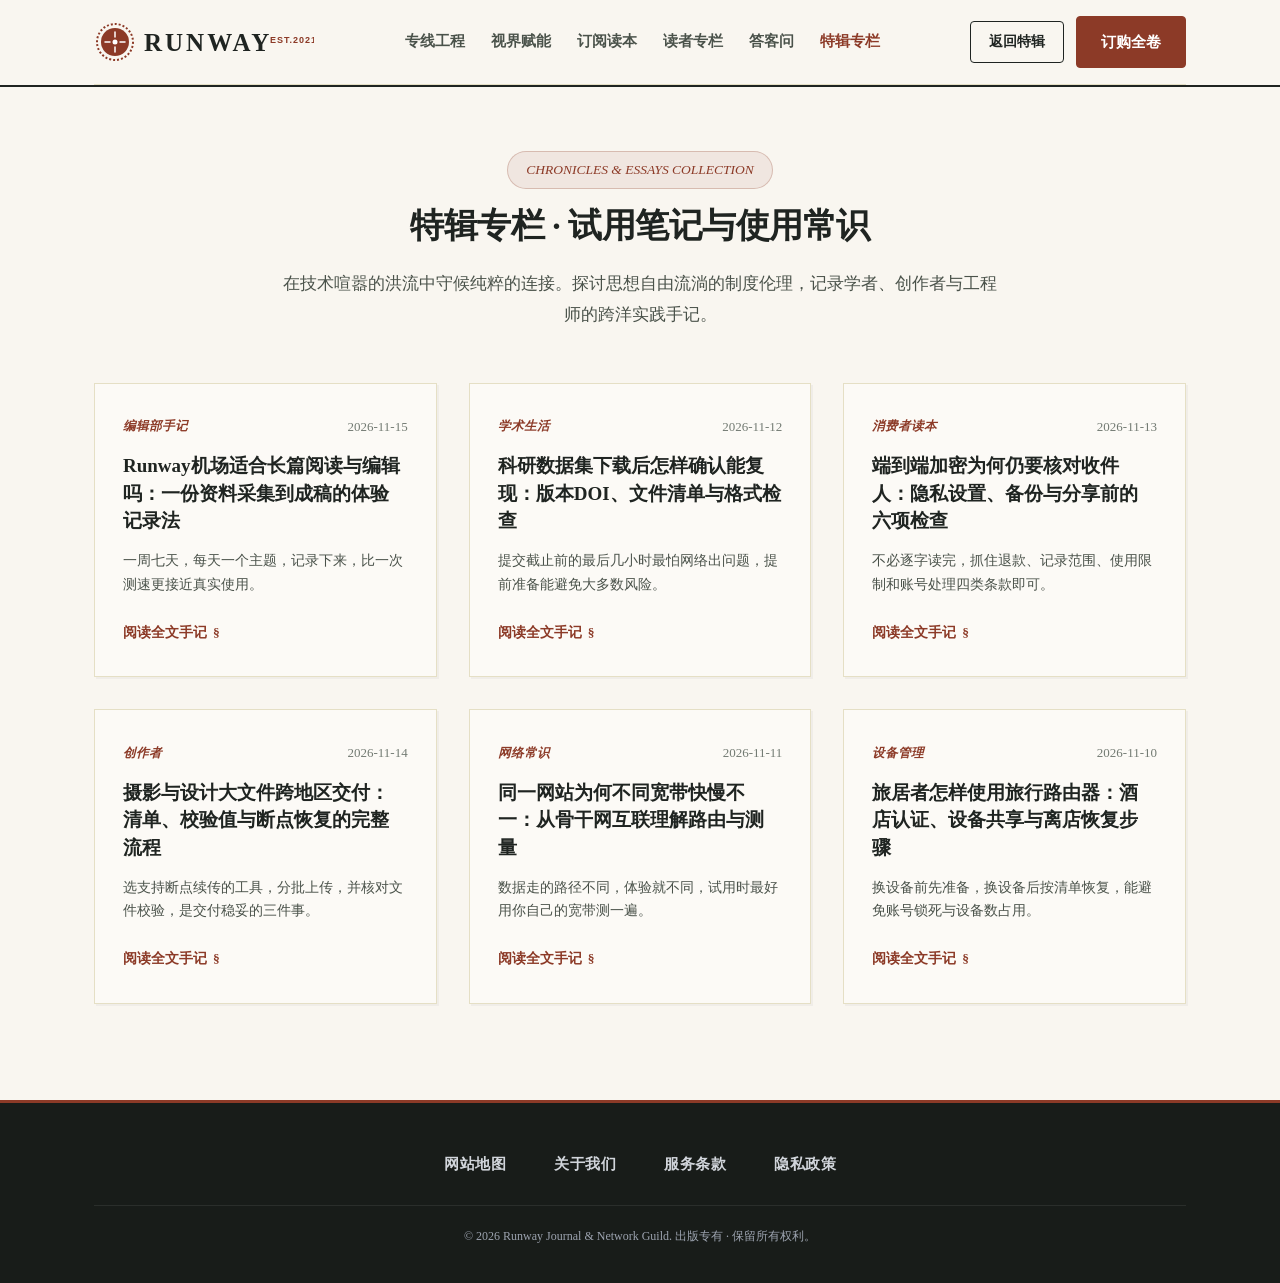
==== commit 72f5419b: "Restore detailed guides and clarify airport homepage introductions" ====
--- a/chronicles.html
+++ b/chronicles.html
@@ -1,25 +1,23 @@
 <!DOCTYPE html>
+
 <html lang="zh-CN">
 <head>
-  <meta charset="UTF-8">
-  <meta name="viewport" content="width=device-width, initial-scale=1.0">
-  <title>特辑专栏：试用笔记、消费者读本与使用常识 - Runway</title>
-  <meta name="description" content="Runway 特辑专栏：一周试用笔记、素材交付习惯、服务条款解读、学术写作网络准备、运营商互联与设备更换恢复清单。">
-  <meta name="keywords" content="特辑专栏, 人文网络加速, 学术资源通路, 隐私伦理, 创意游民网络, 骨干网拓扑, 梯子评测">
-  <link rel="canonical" href="https://runwayvpn.sbs/chronicles.html">
-  
-  <meta property="og:type" content="website">
-  <meta property="og:site_name" content="Runway">
-  <meta property="og:title" content="特辑专栏 - Runway 人文网络加速深度文汇与学术视界">
-  <meta property="og:description" content="用克制而深沉的笔触，记录全球数字空间的自由思想流转与纯净专线工程实践。">
-  <meta property="og:url" content="https://runwayvpn.sbs/chronicles.html">
-  <meta property="og:image" content="https://runwayvpn.sbs/og-preview.jpg">
-
-  <meta name="twitter:card" content="summary_large_image">
-  <meta name="twitter:title" content="特辑专栏 - Runway 人文网络加速深度文汇">
-  <meta name="twitter:description" content="用克制而深沉的笔触，记录全球数字空间的自由思想流转与纯净专线工程实践。">
-
-  <script type="application/ld+json">
+<meta charset="utf-8"/>
+<meta content="width=device-width, initial-scale=1.0" name="viewport"/>
+<title>特辑专栏：试用笔记、消费者读本与使用常识 - Runway</title>
+<meta content="Runway 特辑专栏：一周试用笔记、素材交付习惯、服务条款解读、学术写作网络准备、运营商互联与设备更换恢复清单。" name="description"/>
+<meta content="特辑专栏, 人文网络加速, 学术资源通路, 隐私伦理, 创意游民网络, 骨干网拓扑, 梯子评测" name="keywords"/>
+<link href="https://runwayvpn.sbs/chronicles.html" rel="canonical"/>
+<meta content="website" property="og:type"/>
+<meta content="Runway" property="og:site_name"/>
+<meta content="特辑专栏 - Runway 人文网络加速深度文汇与学术视界" property="og:title"/>
+<meta content="用克制而深沉的笔触，记录全球数字空间的自由思想流转与纯净专线工程实践。" property="og:description"/>
+<meta content="https://runwayvpn.sbs/chronicles.html" property="og:url"/>
+<meta content="https://runwayvpn.sbs/og-preview.jpg" property="og:image"/>
+<meta content="summary_large_image" name="twitter:card"/>
+<meta content="特辑专栏 - Runway 人文网络加速深度文汇" name="twitter:title"/>
+<meta content="用克制而深沉的笔触，记录全球数字空间的自由思想流转与纯净专线工程实践。" name="twitter:description"/>
+<script type="application/ld+json">
   {
     "@context": "https://schema.org",
     "@type": "BreadcrumbList",
@@ -39,198 +37,183 @@
     ]
   }
   </script>
-
-  <link rel="stylesheet" href="style.css">
+<link href="style.css" rel="stylesheet"/>
 </head>
 <body>
-
-  <!-- 人文杂志报头 -->
-  <header class="editorial-masthead">
-    <div class="editorial-container">
-      <div class="masthead-topbar">
-        <a href="index.html" class="masthead-logo" aria-label="Runway 首页">
-          <svg viewBox="0 0 220 42" fill="none" xmlns="http://www.w3.org/2000/svg">
-            <circle cx="21" cy="21" r="18" stroke="#8C3A27" stroke-width="2" stroke-dasharray="2 2"/>
-            <circle cx="21" cy="21" r="14" fill="#8C3A27"/>
-            <path d="M21 11V16M21 26V31M11 21H16M26 21H31" stroke="#FFFFFF" stroke-width="1.5" stroke-linecap="round"/>
-            <circle cx="21" cy="21" r="2.5" fill="#FFFFFF"/>
-            <text x="50" y="30" font-family="Georgia, -apple-system, serif" font-size="25" font-weight="800" letter-spacing="3" fill="#1F2421">RUNWAY</text>
-            <text x="176" y="22" font-family="-apple-system, sans-serif" font-size="9" font-weight="700" letter-spacing="1" fill="#8C3A27">EST.2021</text>
-          </svg>
-        </a>
-
-        <!-- 桌面端杂志排版导航菜单 -->
-        <nav class="editorial-nav" aria-label="特辑篇章导航">
-          <a href="index.html#chapter-one">专线工程</a>
-          <a href="index.html#chapter-two">视界赋能</a>
-          <a href="index.html#editions">订阅读本</a>
-          <a href="index.html#reviews">读者专栏</a>
-          <a href="index.html#inquiries">答客问</a>
-          <a href="chronicles.html" class="active" style="color: var(--terracotta);">特辑专栏</a>
-        </nav>
-
-        <div class="masthead-actions">
-          <a href="index.html" class="edit-btn edit-btn-outline">返回特辑</a>
-          <a href="https://ww012.twilightaff.com/#/?code=A56DH1Af" target="_blank" rel="nofollow" class="edit-btn edit-btn-terracotta">订购全卷</a>
-        </div>
-
-        <button class="editorial-menu-toggle" id="editorialMenuToggle" aria-label="切换导航菜单" aria-expanded="false">
-          <span></span><span></span><span></span>
-        </button>
+<!-- 人文杂志报头 -->
+<header class="editorial-masthead">
+<div class="editorial-container">
+<div class="masthead-topbar">
+<a aria-label="Runway 首页" class="masthead-logo" href="index.html">
+<svg fill="none" viewbox="0 0 220 42" xmlns="http://www.w3.org/2000/svg">
+<circle cx="21" cy="21" r="18" stroke="#8C3A27" stroke-dasharray="2 2" stroke-width="2"></circle>
+<circle cx="21" cy="21" fill="#8C3A27" r="14"></circle>
+<path d="M21 11V16M21 26V31M11 21H16M26 21H31" stroke="#FFFFFF" stroke-linecap="round" stroke-width="1.5"></path>
+<circle cx="21" cy="21" fill="#FFFFFF" r="2.5"></circle>
+<text fill="#1F2421" font-family="Georgia, -apple-system, serif" font-size="25" font-weight="800" letter-spacing="3" x="50" y="30">RUNWAY</text>
+<text fill="#8C3A27" font-family="-apple-system, sans-serif" font-size="9" font-weight="700" letter-spacing="1" x="176" y="22">EST.2021</text>
+</svg>
+</a>
+<!-- 桌面端杂志排版导航菜单 -->
+<nav aria-label="特辑篇章导航" class="editorial-nav">
+<a href="index.html#chapter-one">专线工程</a>
+<a href="index.html#chapter-two">视界赋能</a>
+<a href="index.html#editions">订阅读本</a>
+<a href="index.html#reviews">读者专栏</a>
+<a href="index.html#inquiries">答客问</a>
+<a class="active" href="chronicles.html" style="color: var(--terracotta);">特辑专栏</a>
+</nav>
+<div class="masthead-actions">
+<a class="edit-btn edit-btn-outline" href="index.html">返回特辑</a>
+<a class="edit-btn edit-btn-terracotta" href="https://ww012.twilightaff.com/#/?code=A56DH1Af" rel="nofollow" target="_blank">订购全卷</a>
+</div>
+<button aria-expanded="false" aria-label="切换导航菜单" class="editorial-menu-toggle" id="editorialMenuToggle">
+<span></span><span></span><span></span>
+</button>
+</div>
+<!-- 移动端篇章目录抽屉 -->
+<div class="editorial-mobile-panel" id="editorialMobilePanel">
+<ul class="editorial-mobile-links">
+<li><a href="index.html#chapter-one"><span>第一章：真正稳定的连接</span><small>§</small></a></li>
+<li><a href="index.html#chapter-two"><span>第二章：无界视界与智能计算</span><small>§</small></a></li>
+<li><a href="index.html#editions"><span>第三章：精选订阅读本方案</span><small>§</small></a></li>
+<li><a href="index.html#reviews"><span>第四章：真实读者体验专栏</span><small>§</small></a></li>
+<li><a href="index.html#inquiries"><span>第五章：读者来信与答客问</span><small>§</small></a></li>
+<li><a href="chronicles.html"><span>特辑专栏深度文汇</span><small>§</small></a></li>
+</ul>
+<div class="editorial-mobile-actions">
+<a class="edit-btn edit-btn-outline" href="index.html">返回特辑</a>
+<a class="edit-btn edit-btn-terracotta" href="https://ww012.twilightaff.com/#/?code=A56DH1Af" rel="nofollow" target="_blank">订购全卷服务</a>
+</div>
+</div>
+</div>
+</header>
+<!-- 专栏文汇主体 -->
+<main class="chronicles-hub-section">
+<div class="editorial-container">
+<div class="chronicles-header">
+<div class="edition-badge">CHRONICLES &amp; ESSAYS COLLECTION</div>
+<h1 class="lead-headline" style="font-size: 34px;">特辑专栏 · 试用笔记与使用常识</h1>
+<p class="lead-subdeck" style="max-width: 720px; margin: 16px auto 0;">
+          在技术喧嚣的洪流中守候纯粹的连接。探讨思想自由流淌的制度伦理，记录学者、创作者与工程师的跨洋实践手记。
+        </p>
+</div>
+<div class="chronicles-grid">
+<!-- 文章 1: Runway 人文专线哲学 -->
+<article class="chronicle-card">
+<div class="chronicle-meta">
+<span class="chronicle-category">编辑部手记</span>
+<time datetime="2026-11-15">2026-11-15</time>
+</div>
+<h2 class="chronicle-title">
+<a href="runway-editorial-craft-network-philosophy.html">Runway机场适合长篇阅读与编辑吗：一份资料采集到成稿的体验记录法</a>
+</h2>
+<p class="chronicle-snippet">
+          一周七天，每天一个主题，记录下来，比一次测速更接近真实使用。
+        </p>
+<a class="chronicle-read-link" href="runway-editorial-craft-network-philosophy.html">
+            阅读全文手记 <span>§</span>
+</a>
+</article>
+<!-- 文章 2: 学者与海外文献通路 -->
+<article class="chronicle-card">
+<div class="chronicle-meta">
+<span class="chronicle-category">学术生活</span>
+<time datetime="2026-11-12">2026-11-12</time>
+</div>
+<h2 class="chronicle-title">
+<a href="global-academic-scholar-research-access.html">科研数据集下载后怎样确认能复现：版本DOI、文件清单与格式检查</a>
+</h2>
+<p class="chronicle-snippet">
+          提交截止前的最后几小时最怕网络出问题，提前准备能避免大多数风险。
+        </p>
+<a class="chronicle-read-link" href="global-academic-scholar-research-access.html">
+            阅读全文手记 <span>§</span>
+</a>
+</article>
+<!-- 文章 3: 数字主权与隐私伦理 -->
+<article class="chronicle-card">
+<div class="chronicle-meta">
+<span class="chronicle-category">消费者读本</span>
+<time datetime="2026-11-13">2026-11-13</time>
+</div>
+<h2 class="chronicle-title">
+<a href="digital-sovereignty-privacy-contract-ethics.html">端到端加密为何仍要核对收件人：隐私设置、备份与分享前的六项检查</a>
+</h2>
+<p class="chronicle-snippet">
+          不必逐字读完，抓住退款、记录范围、使用限制和账号处理四类条款即可。
+        </p>
+<a class="chronicle-read-link" href="digital-sovereignty-privacy-contract-ethics.html">
+            阅读全文手记 <span>§</span>
+</a>
+</article>
+<!-- 文章 4: 创意游民海量资产 -->
+<article class="chronicle-card">
+<div class="chronicle-meta">
+<span class="chronicle-category">创作者</span>
+<time datetime="2026-11-14">2026-11-14</time>
+</div>
+<h2 class="chronicle-title">
+<a href="creative-nomad-high-bandwidth-asset-pipeline.html">摄影与设计大文件跨地区交付：清单、校验值与断点恢复的完整流程</a>
+</h2>
+<p class="chronicle-snippet">
+          选支持断点续传的工具，分批上传，并核对文件校验，是交付稳妥的三件事。
+        </p>
+<a class="chronicle-read-link" href="creative-nomad-high-bandwidth-asset-pipeline.html">
+            阅读全文手记 <span>§</span>
+</a>
+</article>
+<!-- 文章 5: 骨干网演进简史 -->
+<article class="chronicle-card">
+<div class="chronicle-meta">
+<span class="chronicle-category">网络常识</span>
+<time datetime="2026-11-11">2026-11-11</time>
+</div>
+<h2 class="chronicle-title">
+<a href="internet-backbone-routing-border-evolution.html">同一网站为何不同宽带快慢不一：从骨干网互联理解路由与测量</a>
+</h2>
+<p class="chronicle-snippet">
+          数据走的路径不同，体验就不同，试用时最好用你自己的宽带测一遍。
+        </p>
+<a class="chronicle-read-link" href="internet-backbone-routing-border-evolution.html">
+            阅读全文手记 <span>§</span>
+</a>
+</article>
+<!-- 文章 6: 公共 Wi-Fi 旅居安全 -->
+<article class="chronicle-card">
+<div class="chronicle-meta">
+<span class="chronicle-category">设备管理</span>
+<time datetime="2026-11-10">2026-11-10</time>
+</div>
+<h2 class="chronicle-title">
+<a href="public-network-wireless-safety-precautions.html">旅居者怎样使用旅行路由器：酒店认证、设备共享与离店恢复步骤</a>
+</h2>
+<p class="chronicle-snippet">
+          换设备前先准备，换设备后按清单恢复，能避免账号锁死与设备数占用。
+        </p>
+<a class="chronicle-read-link" href="public-network-wireless-safety-precautions.html">
+            阅读全文手记 <span>§</span>
+</a>
+</article>
+</div>
+</div>
+</main>
+<!-- 页脚仅保留 4 个独立页面 -->
+<footer class="editorial-colophon">
+<div class="editorial-container">
+<nav class="colophon-index-nav">
+<a href="sitemap.html">网站地图</a>
+<a href="about.html">关于我们</a>
+<a href="terms.html">服务条款</a>
+<a href="privacy.html">隐私政策</a>
+</nav>
+<div class="colophon-imprint">
+        © 2026 Runway Journal &amp; Network Guild. 出版专有 · 保留所有权利。
       </div>
-
-      <!-- 移动端篇章目录抽屉 -->
-      <div class="editorial-mobile-panel" id="editorialMobilePanel">
-        <ul class="editorial-mobile-links">
-          <li><a href="index.html#chapter-one"><span>第一章：真正稳定的连接</span><small>§</small></a></li>
-          <li><a href="index.html#chapter-two"><span>第二章：无界视界与智能计算</span><small>§</small></a></li>
-          <li><a href="index.html#editions"><span>第三章：精选订阅读本方案</span><small>§</small></a></li>
-          <li><a href="index.html#reviews"><span>第四章：真实读者体验专栏</span><small>§</small></a></li>
-          <li><a href="index.html#inquiries"><span>第五章：读者来信与答客问</span><small>§</small></a></li>
-          <li><a href="chronicles.html"><span>特辑专栏深度文汇</span><small>§</small></a></li>
-        </ul>
-        <div class="editorial-mobile-actions">
-          <a href="index.html" class="edit-btn edit-btn-outline">返回特辑</a>
-          <a href="https://ww012.twilightaff.com/#/?code=A56DH1Af" target="_blank" rel="nofollow" class="edit-btn edit-btn-terracotta">订购全卷服务</a>
-        </div>
-      </div>
-    </div>
-  </header>
-
-  <!-- 专栏文汇主体 -->
-  <main class="chronicles-hub-section">
-    <div class="editorial-container">
-      <div class="chronicles-header">
-        <div class="edition-badge">CHRONICLES & ESSAYS COLLECTION</div>
-        <h1 class="lead-headline" style="font-size: 34px;">特辑专栏 · 试用笔记与使用常识</h1>
-        <p class="lead-subdeck" style="max-width: 720px; margin: 16px auto 0;">
-          在技术喧嚣的洪流中守候纯粹的连接。探讨思想自由流淌的制度伦理，记录学者、创作者与工程师的跨洋实践手记。
-        </p>
-      </div>
-
-      <div class="chronicles-grid">
-        <!-- 文章 1: Runway 人文专线哲学 -->
-        <article class="chronicle-card">
-          <div class="chronicle-meta">
-            <span class="chronicle-category">编辑部手记</span>
-            <time datetime="2026-11-15">2026-11-15</time>
-          </div>
-          <h2 class="chronicle-title">
-            <a href="runway-editorial-craft-network-philosophy.html">Runway 编辑部试用笔记：用一周时间记录真实使用感受</a>
-          </h2>
-          <p class="chronicle-snippet">
-          一周七天，每天一个主题，记录下来，比一次测速更接近真实使用。
-        </p>
-          <a href="runway-editorial-craft-network-philosophy.html" class="chronicle-read-link">
-            阅读全文手记 <span>§</span>
-          </a>
-        </article>
-
-        <!-- 文章 2: 学者与海外文献通路 -->
-        <article class="chronicle-card">
-          <div class="chronicle-meta">
-            <span class="chronicle-category">学术生活</span>
-            <time datetime="2026-11-12">2026-11-12</time>
-          </div>
-          <h2 class="chronicle-title">
-            <a href="global-academic-scholar-research-access.html">Overleaf、arXiv 与学术邮件：写作与投稿流程的网络准备</a>
-          </h2>
-          <p class="chronicle-snippet">
-          提交截止前的最后几小时最怕网络出问题，提前准备能避免大多数风险。
-        </p>
-          <a href="global-academic-scholar-research-access.html" class="chronicle-read-link">
-            阅读全文手记 <span>§</span>
-          </a>
-        </article>
-
-        <!-- 文章 3: 数字主权与隐私伦理 -->
-        <article class="chronicle-card">
-          <div class="chronicle-meta">
-            <span class="chronicle-category">消费者读本</span>
-            <time datetime="2026-11-13">2026-11-13</time>
-          </div>
-          <h2 class="chronicle-title">
-            <a href="digital-sovereignty-privacy-contract-ethics.html">购买前读懂服务条款与隐私政策：该看哪几条</a>
-          </h2>
-          <p class="chronicle-snippet">
-          不必逐字读完，抓住退款、记录范围、使用限制和账号处理四类条款即可。
-        </p>
-          <a href="digital-sovereignty-privacy-contract-ethics.html" class="chronicle-read-link">
-            阅读全文手记 <span>§</span>
-          </a>
-        </article>
-
-        <!-- 文章 4: 创意游民海量资产 -->
-        <article class="chronicle-card">
-          <div class="chronicle-meta">
-            <span class="chronicle-category">创作者</span>
-            <time datetime="2026-11-14">2026-11-14</time>
-          </div>
-          <h2 class="chronicle-title">
-            <a href="creative-nomad-high-bandwidth-asset-pipeline.html">摄影师与设计师的素材交付：断点续传、分段上传与校验</a>
-          </h2>
-          <p class="chronicle-snippet">
-          选支持断点续传的工具，分批上传，并核对文件校验，是交付稳妥的三件事。
-        </p>
-          <a href="creative-nomad-high-bandwidth-asset-pipeline.html" class="chronicle-read-link">
-            阅读全文手记 <span>§</span>
-          </a>
-        </article>
-
-        <!-- 文章 5: 骨干网演进简史 -->
-        <article class="chronicle-card">
-          <div class="chronicle-meta">
-            <span class="chronicle-category">网络常识</span>
-            <time datetime="2026-11-11">2026-11-11</time>
-          </div>
-          <h2 class="chronicle-title">
-            <a href="internet-backbone-routing-border-evolution.html">同一个节点为什么不同宽带差别很大：运营商互联的简单解释</a>
-          </h2>
-          <p class="chronicle-snippet">
-          数据走的路径不同，体验就不同，试用时最好用你自己的宽带测一遍。
-        </p>
-          <a href="internet-backbone-routing-border-evolution.html" class="chronicle-read-link">
-            阅读全文手记 <span>§</span>
-          </a>
-        </article>
-
-        <!-- 文章 6: 公共 Wi-Fi 旅居安全 -->
-        <article class="chronicle-card">
-          <div class="chronicle-meta">
-            <span class="chronicle-category">设备管理</span>
-            <time datetime="2026-11-10">2026-11-10</time>
-          </div>
-          <h2 class="chronicle-title">
-            <a href="public-network-wireless-safety-precautions.html">换手机、重装系统之后：客户端与账号的恢复清单</a>
-          </h2>
-          <p class="chronicle-snippet">
-          换设备前先准备，换设备后按清单恢复，能避免账号锁死与设备数占用。
-        </p>
-          <a href="public-network-wireless-safety-precautions.html" class="chronicle-read-link">
-            阅读全文手记 <span>§</span>
-          </a>
-        </article>
-      </div>
-    </div>
-  </main>
-
-  <!-- 页脚仅保留 4 个独立页面 -->
-  <footer class="editorial-colophon">
-    <div class="editorial-container">
-      <nav class="colophon-index-nav">
-        <a href="sitemap.html">网站地图</a>
-        <a href="about.html">关于我们</a>
-        <a href="terms.html">服务条款</a>
-        <a href="privacy.html">隐私政策</a>
-      </nav>
-      <div class="colophon-imprint">
-        &copy; 2026 Runway Journal & Network Guild. 出版专有 · 保留所有权利。
-      </div>
-    </div>
-  </footer>
-
-  <!-- 移动端导航交互逻辑 -->
-  <script>
+</div>
+</footer>
+<!-- 移动端导航交互逻辑 -->
+<script>
     document.addEventListener('DOMContentLoaded', function() {
       var toggle = document.getElementById('editorialMenuToggle');
       var panel = document.getElementById('editorialMobilePanel');
@@ -259,6 +242,5 @@
       }
     });
   </script>
-
 </body>
 </html>
